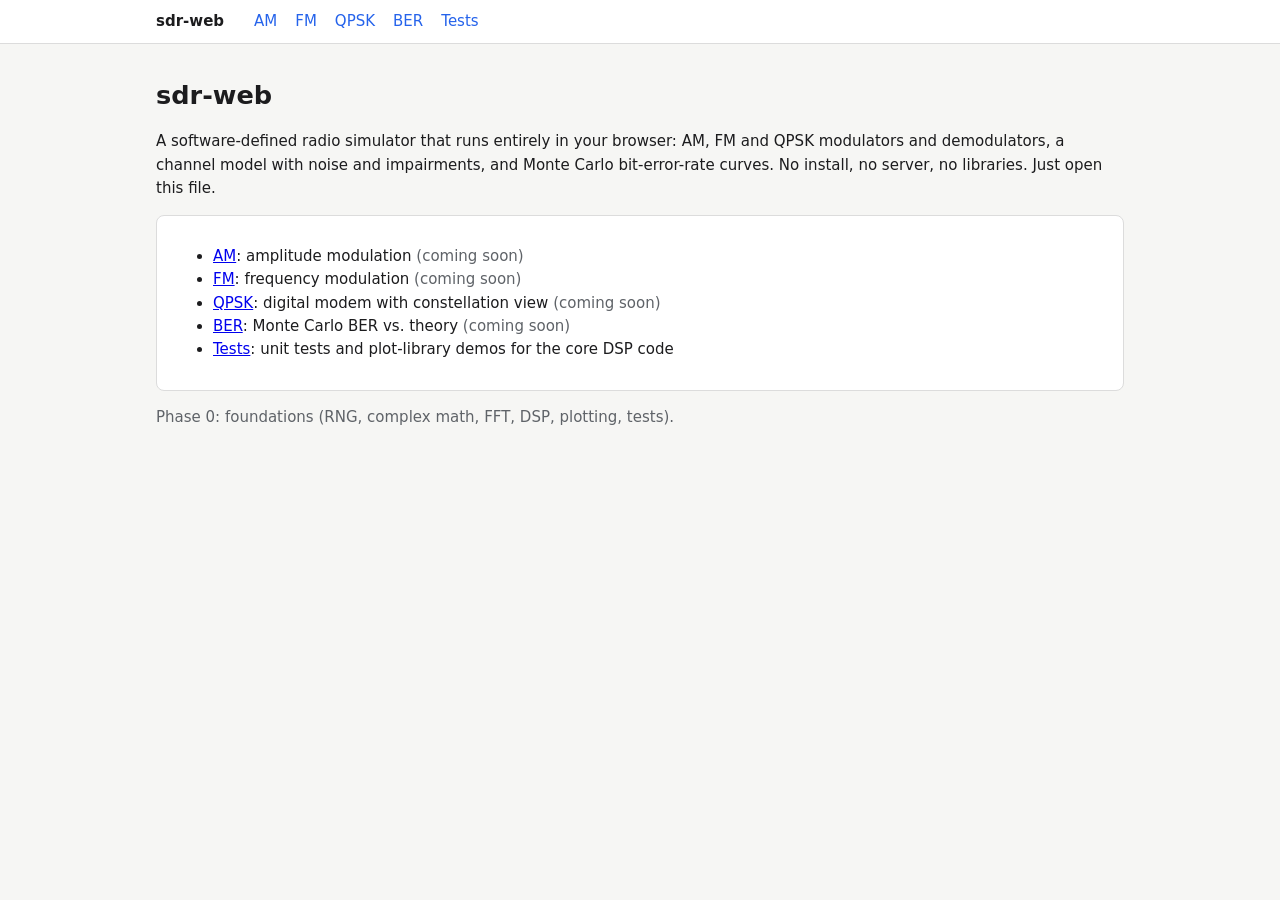
==== index.html @ fa2f0381 "Phase 0 foundations and Phase 1 interactive AM page - Core DSP: seeded RNG (xoshiro128**), complex m" ====
<!doctype html>
<html lang="en">
<head>
<meta charset="utf-8">
<meta name="viewport" content="width=device-width, initial-scale=1">
<title>sdr-web</title>
<link rel="stylesheet" href="css/style.css">
</head>
<body>
<header><nav><a class="brand" href="index.html">sdr-web</a><a href="am.html">AM</a><a href="fm.html">FM</a><a href="qpsk.html">QPSK</a><a href="ber.html">BER</a><a href="tests.html">Tests</a></nav></header>
<main>
<h1>sdr-web</h1>
<p>A software-defined radio simulator that runs entirely in your browser: AM, FM and QPSK
modulators and demodulators, a channel model with noise and impairments, and Monte Carlo
bit-error-rate curves. No install, no server, no libraries. Just open this file.</p>
<div class="card">
<ul>
<li><a href="am.html">AM</a>: amplitude modulation <span class="muted">(coming soon)</span></li>
<li><a href="fm.html">FM</a>: frequency modulation <span class="muted">(coming soon)</span></li>
<li><a href="qpsk.html">QPSK</a>: digital modem with constellation view <span class="muted">(coming soon)</span></li>
<li><a href="ber.html">BER</a>: Monte Carlo BER vs. theory <span class="muted">(coming soon)</span></li>
<li><a href="tests.html">Tests</a>: unit tests and plot-library demos for the core DSP code</li>
</ul>
</div>
<p class="muted">Phase 0: foundations (RNG, complex math, FFT, DSP, plotting, tests).</p>
</main>
</body>
</html>
---- css/style.css ----
:root {
  --bg: #f6f6f4;
  --fg: #1c1c1e;
  --muted: #5f6368;
  --card: #ffffff;
  --border: #dcdcdc;
  --accent: #2563eb;
  --pass-bg: #e6f4ea;
  --pass-fg: #137333;
  --fail-bg: #fce8e6;
  --fail-fg: #a50e0e;
  --plot-bg: #ffffff;
  --plot-fg: #2a2a2a;
  --plot-axis: #8a8a8a;
  --plot-grid: #e2e2e2;
  --plot-grid-minor: #f1f1f1;
  --mono: ui-monospace, "Cascadia Mono", Consolas, "SF Mono", monospace;
  --sans: system-ui, -apple-system, "Segoe UI", Roboto, sans-serif;
}

@media (prefers-color-scheme: dark) {
  :root {
    --bg: #121316;
    --fg: #e6e6e6;
    --muted: #9aa0a6;
    --card: #1b1d21;
    --border: #30333a;
    --accent: #7aa7ff;
    --pass-bg: #14301f;
    --pass-fg: #81c995;
    --fail-bg: #3a1714;
    --fail-fg: #f28b82;
    --plot-bg: #1b1d21;
    --plot-fg: #d8d8d8;
    --plot-axis: #6b6f78;
    --plot-grid: #2f323a;
    --plot-grid-minor: #24262c;
  }
}

* { box-sizing: border-box; }

body {
  margin: 0;
  background: var(--bg);
  color: var(--fg);
  font: 15px/1.55 var(--sans);
}

header {
  border-bottom: 1px solid var(--border);
  background: var(--card);
}

nav {
  max-width: 1000px;
  margin: 0 auto;
  padding: 10px 16px;
  display: flex;
  flex-wrap: wrap;
  gap: 4px 18px;
  align-items: baseline;
}

nav .brand { font-weight: 700; margin-right: 12px; color: var(--fg); }
nav a { color: var(--accent); text-decoration: none; }
nav a:hover { text-decoration: underline; }

main {
  max-width: 1000px;
  margin: 0 auto;
  padding: 16px;
}

h1 { font-size: 1.6rem; margin: 0.6em 0 0.3em; }
h2 { font-size: 1.2rem; margin: 1.6em 0 0.5em; }

.muted { color: var(--muted); }
code, .num, td.num { font-family: var(--mono); font-size: 0.92em; }

.card {
  background: var(--card);
  border: 1px solid var(--border);
  border-radius: 8px;
  padding: 14px 16px;
  margin: 12px 0;
}

.plot canvas { display: block; width: 100%; height: 300px; }

/* Test runner */
#summary {
  font-weight: 700;
  font-family: var(--mono);
  padding: 10px 14px;
  border-radius: 6px;
}
#summary.pass { background: var(--pass-bg); color: var(--pass-fg); }
#summary.fail { background: var(--fail-bg); color: var(--fail-fg); }

table.results { width: 100%; border-collapse: collapse; margin-top: 10px; }
table.results th, table.results td {
  text-align: left;
  padding: 5px 8px;
  border-bottom: 1px solid var(--border);
  vertical-align: top;
}
table.results tr.pass td { background: var(--pass-bg); color: var(--pass-fg); }
table.results tr.fail td { background: var(--fail-bg); color: var(--fail-fg); }
table.results td.detail { font-family: var(--mono); font-size: 0.85em; word-break: break-word; }

/* ---------- Phase 1: interactive plots, controls, simulator layout ---------- */
:root {
  --plot-band: rgba(59, 130, 246, 0.10);
  --warn-bg: #fff4e5;
  --warn-fg: #8a4b00;
  --input-bg: #ffffff;
}
@media (prefers-color-scheme: dark) {
  :root {
    --plot-band: rgba(122, 167, 255, 0.12);
    --warn-bg: #3a2a10;
    --warn-fg: #ffc46b;
    --input-bg: #15171a;
  }
}

main.wide { max-width: 1400px; }

.sim-layout {
  display: grid;
  grid-template-columns: minmax(260px, 320px) minmax(0, 1fr);
  gap: 16px;
  align-items: start;
}
@media (max-width: 860px) {
  .sim-layout { grid-template-columns: minmax(0, 1fr); }
}

.panel {
  background: var(--card);
  border: 1px solid var(--border);
  border-radius: 8px;
  padding: 10px 12px;
  position: sticky;
  top: 8px;
  max-height: calc(100vh - 16px);
  overflow-y: auto;
}
@media (max-width: 860px) {
  .panel { position: static; max-height: none; }
}

.plots .card { margin: 0 0 12px; }
.hint { font-size: 0.85em; margin: 0 0 10px; }

/* Plot widget */
.sdr-plot { position: relative; }
.sdr-plot canvas.sdr-plot-canvas { display: block; touch-action: none; cursor: crosshair; }
.sdr-plot canvas.sdr-plot-overlay { position: absolute; left: 0; top: 0; pointer-events: none; }
.sdr-plot-tip {
  position: absolute;
  pointer-events: none;
  background: var(--card);
  color: var(--fg);
  border: 1px solid var(--border);
  border-radius: 4px;
  padding: 4px 7px;
  font: 11px/1.45 var(--mono);
  white-space: nowrap;
  box-shadow: 0 2px 8px rgba(0, 0, 0, 0.18);
  z-index: 2;
}
.sdr-plot-tip .sw { display: inline-block; width: 8px; height: 8px; border-radius: 50%; margin-right: 6px; }
.sdr-plot-tb {
  position: absolute;
  top: 4px;
  right: 4px;
  display: flex;
  gap: 3px;
  opacity: 0.35;
  transition: opacity 0.15s;
  z-index: 3;
}
.sdr-plot:hover .sdr-plot-tb, .sdr-plot-tb:focus-within { opacity: 1; }
.sdr-plot-tb button {
  font: 11px var(--mono);
  padding: 2px 6px;
  background: var(--card);
  color: var(--fg);
  border: 1px solid var(--border);
  border-radius: 4px;
  cursor: pointer;
}
.sdr-plot-tb button:hover { border-color: var(--accent); }

/* Controls */
.ctl-group { border: none; border-top: 1px solid var(--border); margin: 8px 0 0; padding: 6px 0 2px; }
.ctl-group legend { font-weight: 700; font-size: 0.8rem; text-transform: uppercase; letter-spacing: 0.05em; color: var(--muted); padding: 0 6px 0 0; }
.ctl { margin: 6px 0 10px; }
.ctl > label, .ctl-number > label { display: block; font-size: 0.88em; margin-bottom: 2px; }
.ctl.disabled { opacity: 0.45; }
.ctl-row { display: flex; align-items: center; gap: 6px; }
.ctl-row input[type="range"] { flex: 1; min-width: 0; accent-color: var(--accent); }
input.num, .ctl select, .ctl-number input {
  font: 13px var(--mono);
  background: var(--input-bg);
  color: var(--fg);
  border: 1px solid var(--border);
  border-radius: 4px;
  padding: 3px 5px;
}
.ctl-row input.num { width: 5.6em; }
.ctl select { width: 100%; font-family: var(--sans); }
.ctl .unit { font: 12px var(--mono); color: var(--muted); min-width: 1.6em; }
.ctl-number { display: flex; align-items: center; gap: 6px; flex-wrap: wrap; }
.ctl-number > label { margin: 0 4px 0 0; }
.ctl-number input { width: 7em; }
.ctl-file input { max-width: 100%; font-size: 0.85em; }

.ctl-toggle { display: flex; align-items: center; gap: 8px; cursor: pointer; }
.ctl-toggle input { position: absolute; opacity: 0; width: 1px; height: 1px; }
.ctl-toggle .switch {
  width: 34px; height: 18px; border-radius: 9px; background: var(--border); position: relative; flex: none; transition: background 0.15s;
}
.ctl-toggle .switch::after {
  content: ""; position: absolute; left: 2px; top: 2px; width: 14px; height: 14px; border-radius: 50%; background: #fff; transition: transform 0.15s;
}
.ctl-toggle input:checked + .switch { background: var(--accent); }
.ctl-toggle input:checked + .switch::after { transform: translateX(16px); }
.ctl-toggle input:focus-visible + .switch, .btn:focus-visible, .ctl input:focus-visible, .ctl select:focus-visible {
  outline: 2px solid var(--accent); outline-offset: 2px;
}

.btn {
  font: 13px var(--sans);
  padding: 5px 10px;
  background: var(--input-bg);
  color: var(--fg);
  border: 1px solid var(--border);
  border-radius: 5px;
  cursor: pointer;
}
.btn:hover:not(:disabled) { border-color: var(--accent); }
.btn:disabled { opacity: 0.5; cursor: default; }
.btn.primary { background: var(--accent); color: #fff; border-color: var(--accent); }
@media (prefers-color-scheme: dark) { .btn.primary { color: #0b1020; } }
.btn-row { display: flex; flex-wrap: wrap; gap: 6px; align-items: center; margin: 6px 0; }
.btn-row progress { flex: 1; min-width: 120px; }

.status {
  font: 12px var(--mono);
  padding: 5px 8px;
  border-radius: 4px;
  background: var(--bg);
  color: var(--muted);
  min-height: 1.6em;
}
.status.ok { color: var(--pass-fg); }
.status.err { background: var(--fail-bg); color: var(--fail-fg); }

.warn { background: var(--warn-bg); color: var(--warn-fg); padding: 6px 8px; border-radius: 4px; font-size: 0.88em; margin: 4px 0; }
.warn[hidden] { display: none; }

.readouts dl { display: grid; grid-template-columns: repeat(auto-fit, minmax(170px, 1fr)); gap: 8px 16px; margin: 0; }
.readouts dt { font-size: 0.8em; color: var(--muted); }
.readouts dd { margin: 0; font-size: 1.15em; }
.readouts .explain { margin: 10px 0 0; min-height: 1.5em; }
.explainer summary { cursor: pointer; font-weight: 600; }
.explainer p { max-width: 75ch; }
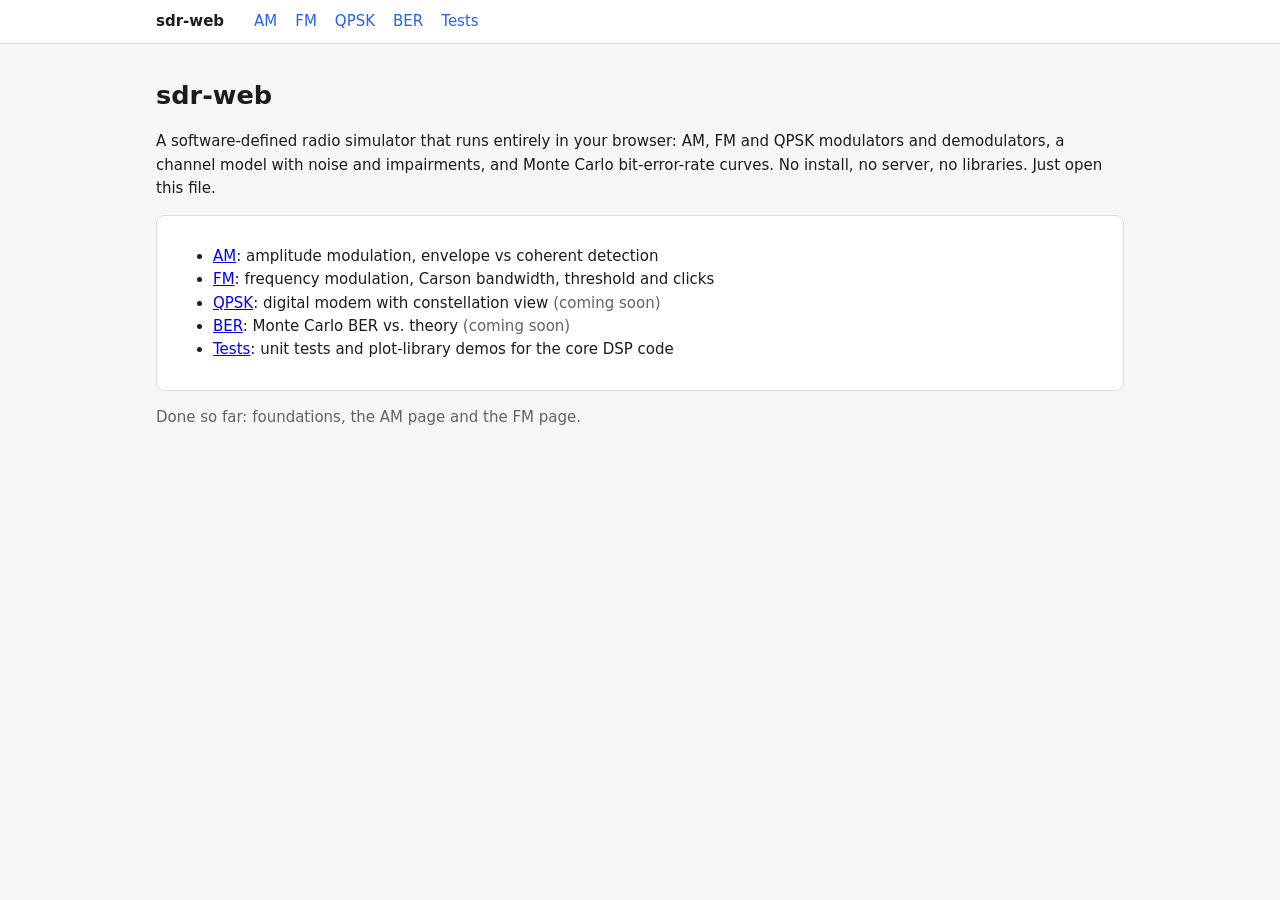
==== commit 35a3aaa2: "Phase 2: FM page, shared page scaffold, sweep and touch fixes - FM: modulate, IF filter, discriminat" ====
--- a/index.html
+++ b/index.html
@@ -15,14 +15,14 @@
 bit-error-rate curves. No install, no server, no libraries. Just open this file.</p>
 <div class="card">
 <ul>
-<li><a href="am.html">AM</a>: amplitude modulation <span class="muted">(coming soon)</span></li>
-<li><a href="fm.html">FM</a>: frequency modulation <span class="muted">(coming soon)</span></li>
+<li><a href="am.html">AM</a>: amplitude modulation, envelope vs coherent detection</li>
+<li><a href="fm.html">FM</a>: frequency modulation, Carson bandwidth, threshold and clicks</li>
 <li><a href="qpsk.html">QPSK</a>: digital modem with constellation view <span class="muted">(coming soon)</span></li>
 <li><a href="ber.html">BER</a>: Monte Carlo BER vs. theory <span class="muted">(coming soon)</span></li>
 <li><a href="tests.html">Tests</a>: unit tests and plot-library demos for the core DSP code</li>
 </ul>
 </div>
-<p class="muted">Phase 0: foundations (RNG, complex math, FFT, DSP, plotting, tests).</p>
+<p class="muted">Done so far: foundations, the AM page and the FM page.</p>
 </main>
 </body>
 </html>
--- a/css/style.css
+++ b/css/style.css
@@ -156,7 +156,8 @@
 
 /* Plot widget */
 .sdr-plot { position: relative; }
-.sdr-plot canvas.sdr-plot-canvas { display: block; touch-action: none; cursor: crosshair; }
+.sdr-plot canvas.sdr-plot-canvas { display: block; touch-action: pan-y; cursor: crosshair; }
+.sdr-plot canvas.sdr-plot-canvas.touch-locked { touch-action: none; }
 .sdr-plot canvas.sdr-plot-overlay { position: absolute; left: 0; top: 0; pointer-events: none; }
 .sdr-plot-tip {
   position: absolute;
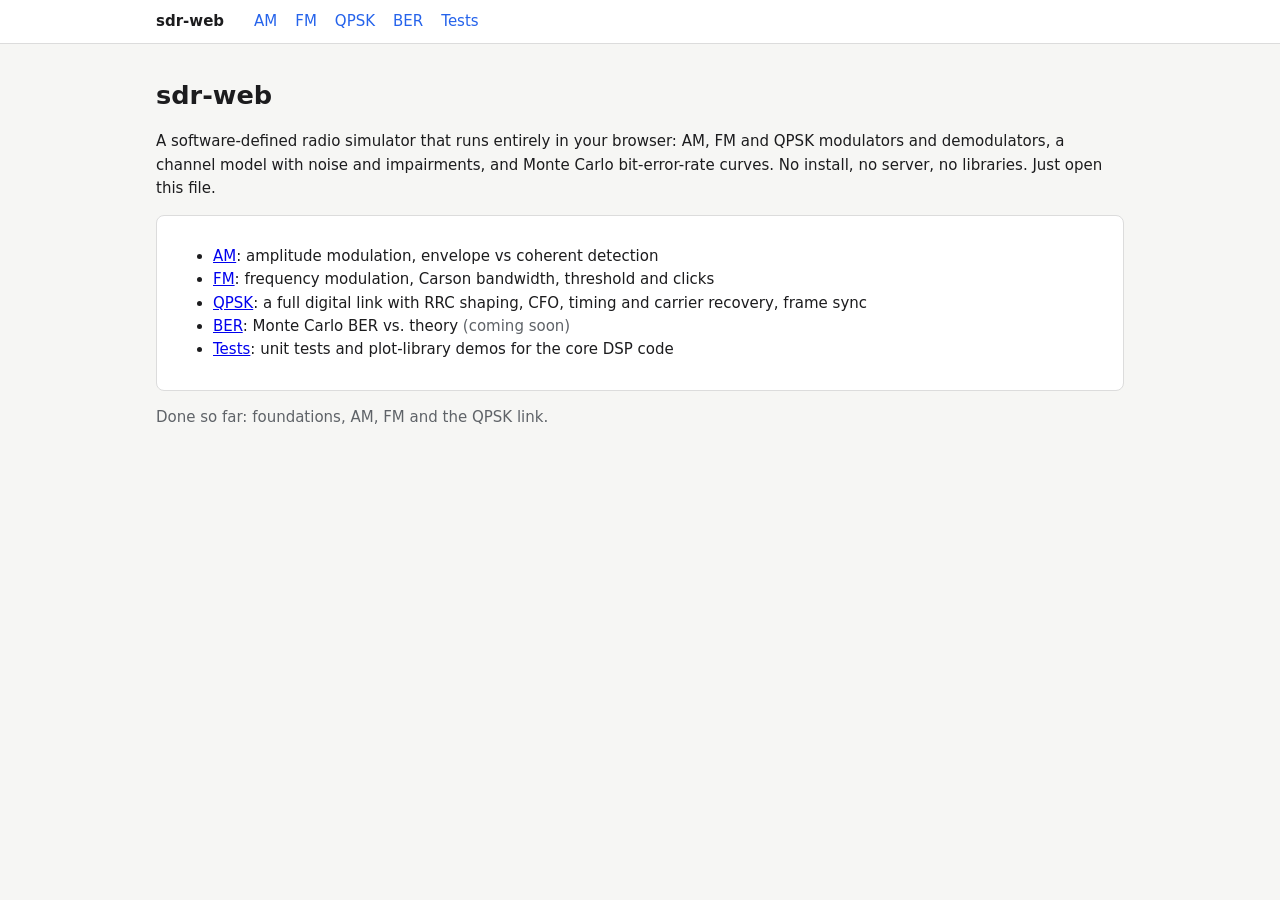
==== commit f513fb6e: "Phase 3: QPSK link page with full receiver sync chain - Mapping (Gray QPSK, hard/LLR demap, differen" ====
--- a/index.html
+++ b/index.html
@@ -17,12 +17,12 @@
 <ul>
 <li><a href="am.html">AM</a>: amplitude modulation, envelope vs coherent detection</li>
 <li><a href="fm.html">FM</a>: frequency modulation, Carson bandwidth, threshold and clicks</li>
-<li><a href="qpsk.html">QPSK</a>: digital modem with constellation view <span class="muted">(coming soon)</span></li>
+<li><a href="qpsk.html">QPSK</a>: a full digital link with RRC shaping, CFO, timing and carrier recovery, frame sync</li>
 <li><a href="ber.html">BER</a>: Monte Carlo BER vs. theory <span class="muted">(coming soon)</span></li>
 <li><a href="tests.html">Tests</a>: unit tests and plot-library demos for the core DSP code</li>
 </ul>
 </div>
-<p class="muted">Done so far: foundations, the AM page and the FM page.</p>
+<p class="muted">Done so far: foundations, AM, FM and the QPSK link.</p>
 </main>
 </body>
 </html>
--- a/css/style.css
+++ b/css/style.css
@@ -39,6 +39,7 @@
 }
 
 * { box-sizing: border-box; }
+[hidden] { display: none !important; } /* component display rules must not override the hidden attribute */
 
 body {
   margin: 0;
@@ -269,3 +270,18 @@
 .readouts .explain { margin: 10px 0 0; min-height: 1.5em; }
 .explainer summary { cursor: pointer; font-weight: 600; }
 .explainer p { max-width: 75ch; }
+
+/* ---------- Phase 3: plot grids, QPSK page ---------- */
+.plot-grid { display: grid; grid-template-columns: repeat(var(--cols, 3), minmax(0, 1fr)); gap: 8px; }
+@media (max-width: 1100px) { .plot-grid { grid-template-columns: repeat(2, minmax(0, 1fr)); } }
+@media (max-width: 560px) { .plot-grid { grid-template-columns: minmax(0, 1fr); } }
+.grid-title { font-size: 0.95rem; margin: 2px 0 8px; }
+.text-io { font: 15px/1.5 var(--mono); white-space: pre-wrap; word-break: break-word; margin: 4px 0; }
+.text-io .bad { background: var(--fail-bg); color: var(--fail-fg); border-radius: 2px; }
+.text-io-label { font-size: 0.8em; color: var(--muted); }
+.ber-result { font: 13px/1.5 var(--mono); margin: 6px 0 0; }
+.ctl-textarea textarea {
+  width: 100%; min-height: 3.2em; font: 13px var(--mono); background: var(--input-bg); color: var(--fg);
+  border: 1px solid var(--border); border-radius: 4px; padding: 4px 6px; resize: vertical;
+}
+
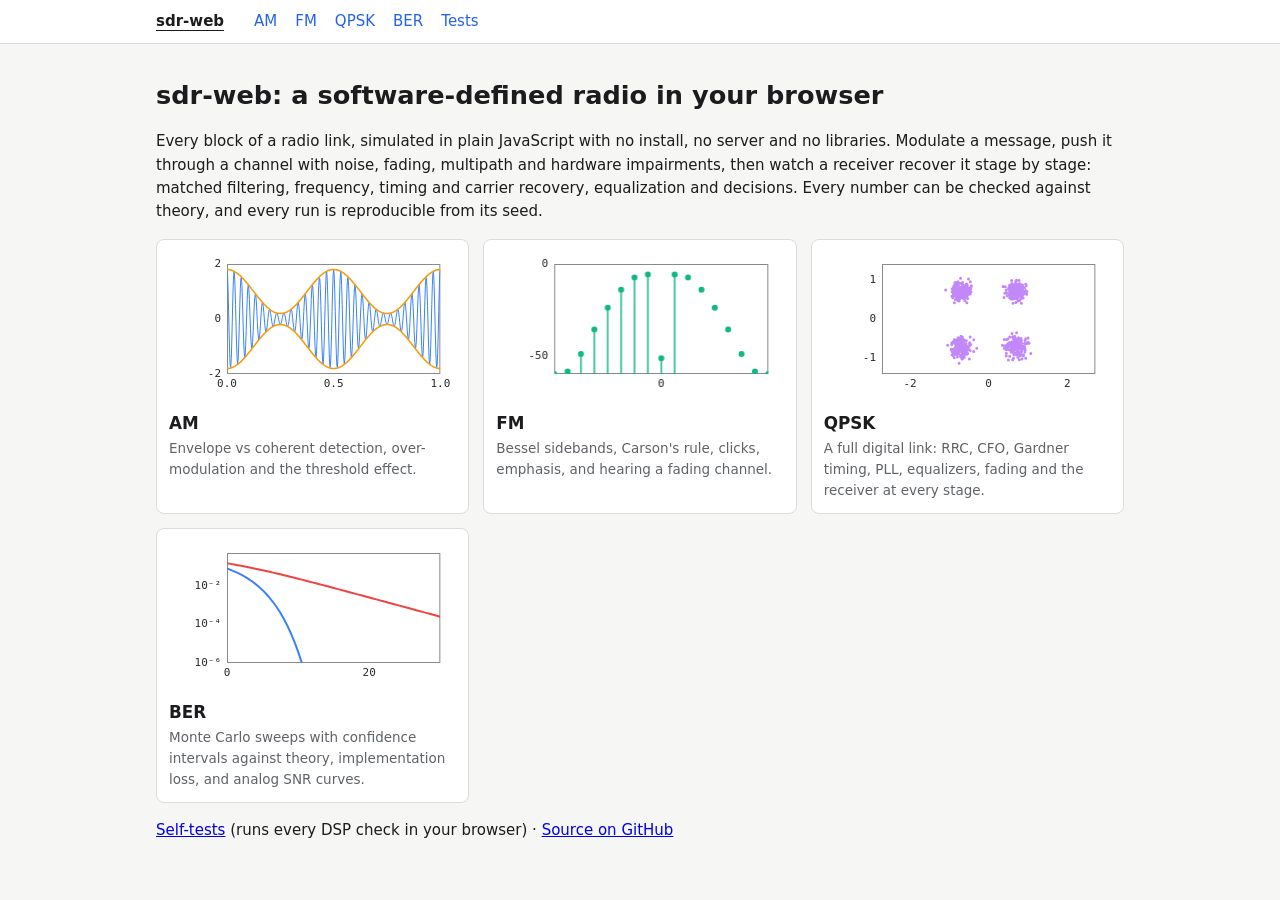
==== commit 39ffe67f: "Phase 5: BER page, sweep engine, workers, landing page - SDR.ber: setPath/getPath with parameter ali" ====
--- a/index.html
+++ b/index.html
@@ -7,22 +7,29 @@
 <link rel="stylesheet" href="css/style.css">
 </head>
 <body>
-<header><nav><a class="brand" href="index.html">sdr-web</a><a href="am.html">AM</a><a href="fm.html">FM</a><a href="qpsk.html">QPSK</a><a href="ber.html">BER</a><a href="tests.html">Tests</a></nav></header>
+<header><nav><a class="brand" href="index.html" aria-current="page">sdr-web</a><a href="am.html">AM</a><a href="fm.html">FM</a><a href="qpsk.html">QPSK</a><a href="ber.html">BER</a><a href="tests.html">Tests</a></nav></header>
 <main>
-<h1>sdr-web</h1>
-<p>A software-defined radio simulator that runs entirely in your browser: AM, FM and QPSK
-modulators and demodulators, a channel model with noise and impairments, and Monte Carlo
-bit-error-rate curves. No install, no server, no libraries. Just open this file.</p>
-<div class="card">
-<ul>
-<li><a href="am.html">AM</a>: amplitude modulation, envelope vs coherent detection</li>
-<li><a href="fm.html">FM</a>: frequency modulation, Carson bandwidth, threshold and clicks</li>
-<li><a href="qpsk.html">QPSK</a>: a full digital link with RRC shaping, CFO, timing and carrier recovery, frame sync</li>
-<li><a href="ber.html">BER</a>: Monte Carlo BER vs. theory <span class="muted">(coming soon)</span></li>
-<li><a href="tests.html">Tests</a>: unit tests and plot-library demos for the core DSP code</li>
-</ul>
+<h1>sdr-web: a software-defined radio in your browser</h1>
+<p>Every block of a radio link, simulated in plain JavaScript with no install, no server and no libraries.
+Modulate a message, push it through a channel with noise, fading, multipath and hardware impairments, then watch a
+receiver recover it stage by stage: matched filtering, frequency, timing and carrier recovery, equalization and
+decisions. Every number can be checked against theory, and every run is reproducible from its seed.</p>
+<div class="landing-grid">
+  <a class="landing-card" href="am.html"><canvas id="th-am" aria-hidden="true"></canvas><h2>AM</h2><p>Envelope vs coherent detection, over-modulation and the threshold effect.</p></a>
+  <a class="landing-card" href="fm.html"><canvas id="th-fm" aria-hidden="true"></canvas><h2>FM</h2><p>Bessel sidebands, Carson's rule, clicks, emphasis, and hearing a fading channel.</p></a>
+  <a class="landing-card" href="qpsk.html"><canvas id="th-qpsk" aria-hidden="true"></canvas><h2>QPSK</h2><p>A full digital link: RRC, CFO, Gardner timing, PLL, equalizers, fading and the receiver at every stage.</p></a>
+  <a class="landing-card" href="ber.html"><canvas id="th-ber" aria-hidden="true"></canvas><h2>BER</h2><p>Monte Carlo sweeps with confidence intervals against theory, implementation loss, and analog SNR curves.</p></a>
 </div>
-<p class="muted">Done so far: foundations, AM, FM and the QPSK link.</p>
+<p><a href="tests.html">Self-tests</a> (runs every DSP check in your browser) ·
+  <a href="https://github.com/Hopexist/sdr-web">Source on GitHub</a></p>
 </main>
+<script src="js/core/rng.js"></script>
+<script src="js/core/complex.js"></script>
+<script src="js/core/mathx.js"></script>
+<script src="js/core/fft.js"></script>
+<script src="js/core/dsp.js"></script>
+<script src="js/core/plot.js"></script>
+<script src="js/theory.js"></script>
+<script src="js/ui/index-page.js"></script>
 </body>
 </html>
--- a/css/style.css
+++ b/css/style.css
@@ -285,3 +285,50 @@
   border: 1px solid var(--border); border-radius: 4px; padding: 4px 6px; resize: vertical;
 }
 
+/* ---------- Phase 4: collapsible channel sections ---------- */
+.ctl-section { border-top: 1px solid var(--border); margin-top: 8px; padding-top: 4px; }
+.ctl-section-head { display: flex; align-items: center; gap: 8px; }
+.ctl-section-title {
+  flex: 1; text-align: left; background: none; border: none; padding: 4px 0; cursor: pointer; color: var(--muted);
+  font: 700 0.8rem var(--sans); text-transform: uppercase; letter-spacing: 0.05em;
+}
+.ctl-section-title::before { content: '▸ '; }
+.ctl-section.open .ctl-section-title::before { content: '▾ '; }
+.ctl-section-title:focus-visible { outline: 2px solid var(--accent); outline-offset: 2px; }
+.ctl-section-switch { margin: 0; }
+.ctl-section-switch .ctl-toggle-label { font-size: 0.8em; color: var(--muted); }
+.ctl-section-body.off { opacity: 0.45; }
+
+/* ---------- Phase 5: BER page, tabs, tables, landing ---------- */
+nav a[aria-current="page"] { font-weight: 700; color: var(--fg); text-decoration: underline; text-underline-offset: 4px; }
+.tabs { display: flex; gap: 4px; margin: 0 0 12px; border-bottom: 1px solid var(--border); }
+.tab { font: 600 14px var(--sans); background: none; border: 1px solid transparent; border-bottom: none; border-radius: 6px 6px 0 0; padding: 6px 14px; color: var(--muted); cursor: pointer; }
+.tab[aria-selected="true"] { background: var(--card); border-color: var(--border); color: var(--fg); margin-bottom: -1px; }
+.tab:focus-visible, .icon-btn:focus-visible, .curve-name:focus-visible, .sort:focus-visible { outline: 2px solid var(--accent); outline-offset: 2px; }
+.preset-note { font-size: 0.85em; margin: 4px 0; }
+.eta { font-size: 0.8em; color: var(--muted); margin: 4px 0; min-height: 1.2em; }
+.mode-tag { font-size: 0.8em; }
+.curve-list { list-style: none; margin: 0 0 8px; padding: 0; }
+.curve-row { display: flex; flex-wrap: wrap; align-items: center; gap: 3px; padding: 3px 2px; border-radius: 4px; }
+.curve-row.selected { background: var(--bg); outline: 1px solid var(--accent); }
+.curve-row input[type="color"] { width: 20px; height: 20px; padding: 0; border: none; background: none; flex: none; }
+.curve-name { flex: 1 1 7em; min-width: 0; text-align: left; background: none; border: none; color: var(--fg); font: 13px var(--sans); cursor: pointer; overflow: hidden; text-overflow: ellipsis; white-space: nowrap; padding: 2px; }
+.curve-row progress { width: 36px; flex: none; }
+.icon-btn { background: none; border: 1px solid var(--border); border-radius: 4px; color: var(--muted); font-size: 10px; width: 20px; height: 20px; padding: 0; cursor: pointer; flex: none; }
+.icon-btn:hover { border-color: var(--accent); color: var(--fg); }
+.link-setup { border-top: 1px solid var(--border); margin-top: 8px; padding-top: 6px; }
+table.data { width: 100%; border-collapse: collapse; font-size: 0.85em; }
+table.data th, table.data td { padding: 4px 6px; border-bottom: 1px solid var(--border); text-align: left; }
+table.data .sort { background: none; border: none; font: 600 1em var(--sans); color: var(--fg); cursor: pointer; padding: 0; }
+.plots .card { overflow-x: auto; }
+.lib-list { list-style: none; padding: 0; margin: 6px 0 0; }
+.lib-list li { display: flex; flex-wrap: wrap; align-items: center; gap: 6px; padding: 3px 0; border-bottom: 1px solid var(--border); font-size: 0.85em; }
+.lib-list li span { flex: 1; min-width: 12em; }
+
+.landing-grid { display: grid; grid-template-columns: repeat(auto-fill, minmax(260px, 1fr)); gap: 14px; margin: 16px 0; }
+.landing-card { display: flex; flex-direction: column; text-decoration: none; color: var(--fg); background: var(--card); border: 1px solid var(--border); border-radius: 8px; padding: 12px; }
+.landing-card:hover, .landing-card:focus-visible { border-color: var(--accent); outline: none; }
+.landing-card h2 { font-size: 1.05rem; margin: 8px 0 2px; }
+.landing-card p { margin: 0; color: var(--muted); font-size: 0.9em; }
+.landing-card canvas { display: block; width: 100%; height: 150px; pointer-events: none; }
+.landing-card .sdr-plot-tb { display: none; }
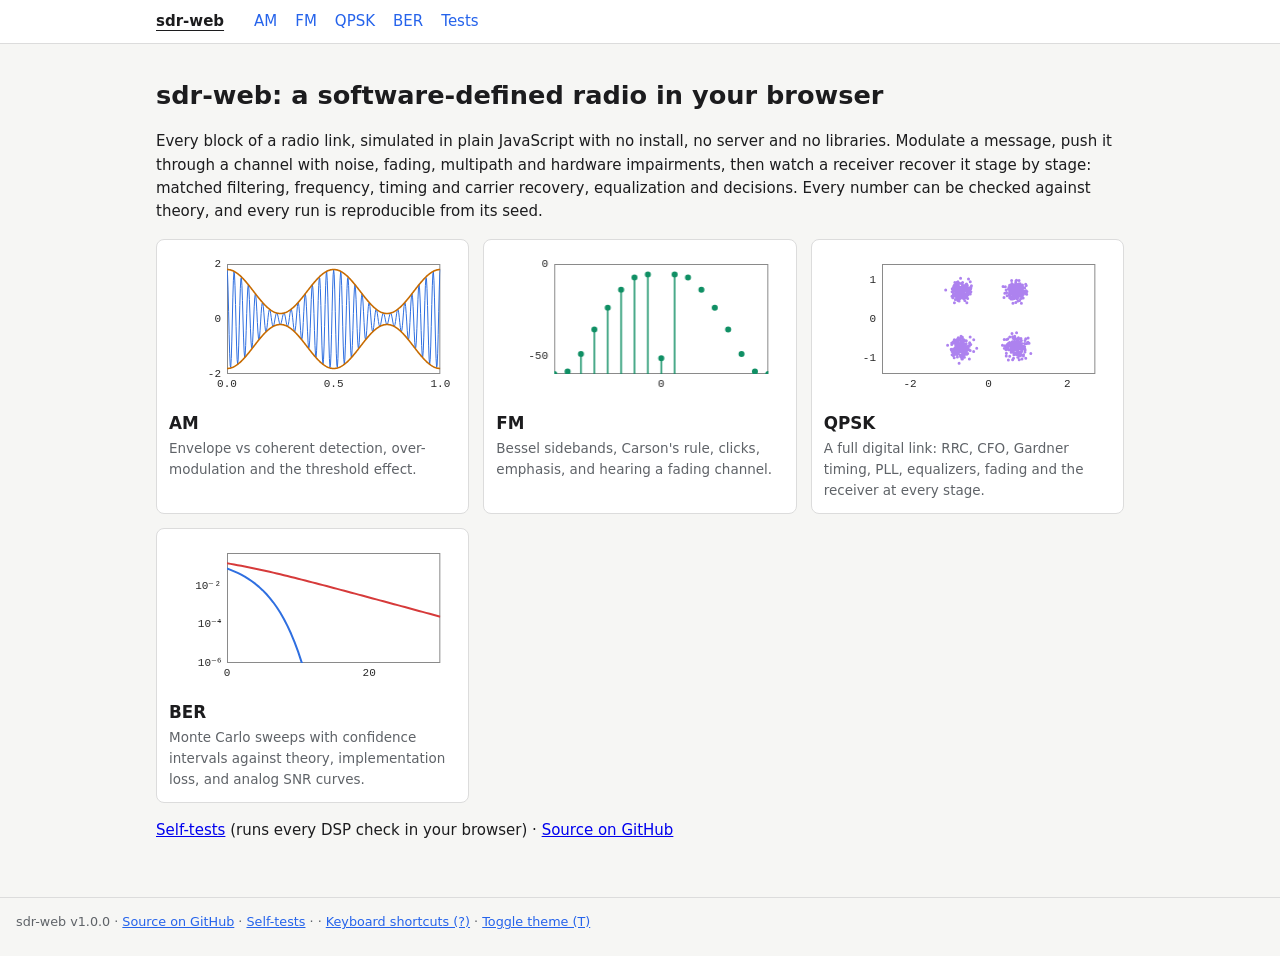
==== commit 8b7faaf0: "Phase 6: polish, accessibility, docs, CI and Pages readiness - Error banner, shortcuts + help overla" ====
--- a/index.html
+++ b/index.html
@@ -5,6 +5,7 @@
 <meta name="viewport" content="width=device-width, initial-scale=1">
 <title>sdr-web</title>
 <link rel="stylesheet" href="css/style.css">
+<link rel="icon" href="data:image/svg+xml,%3Csvg xmlns='http://www.w3.org/2000/svg' viewBox='0 0 32 32'%3E%3Crect width='32' height='32' rx='7' fill='%232f6fe0'/%3E%3Cpath d='M16 15v12M9.5 8a9 9 0 0 0 0 13M22.5 8a9 9 0 0 1 0 13M12.5 11a4.5 4.5 0 0 0 0 7M19.5 11a4.5 4.5 0 0 1 0 7' stroke='white' stroke-width='2.2' fill='none' stroke-linecap='round'/%3E%3Ccircle cx='16' cy='14.5' r='2.2' fill='white'/%3E%3C/svg%3E">
 </head>
 <body>
 <header><nav><a class="brand" href="index.html" aria-current="page">sdr-web</a><a href="am.html">AM</a><a href="fm.html">FM</a><a href="qpsk.html">QPSK</a><a href="ber.html">BER</a><a href="tests.html">Tests</a></nav></header>
@@ -23,6 +24,7 @@
 <p><a href="tests.html">Self-tests</a> (runs every DSP check in your browser) ·
   <a href="https://github.com/Hopexist/sdr-web">Source on GitHub</a></p>
 </main>
+<script src="js/ui/shell.js"></script>
 <script src="js/core/rng.js"></script>
 <script src="js/core/complex.js"></script>
 <script src="js/core/mathx.js"></script>
--- a/css/style.css
+++ b/css/style.css
@@ -19,7 +19,7 @@
 }
 
 @media (prefers-color-scheme: dark) {
-  :root {
+  :root:not([data-theme="light"]) {
     --bg: #121316;
     --fg: #e6e6e6;
     --muted: #9aa0a6;
@@ -118,7 +118,7 @@
   --input-bg: #ffffff;
 }
 @media (prefers-color-scheme: dark) {
-  :root {
+  :root:not([data-theme="light"]) {
     --plot-band: rgba(122, 167, 255, 0.12);
     --warn-bg: #3a2a10;
     --warn-fg: #ffc46b;
@@ -246,7 +246,7 @@
 .btn:hover:not(:disabled) { border-color: var(--accent); }
 .btn:disabled { opacity: 0.5; cursor: default; }
 .btn.primary { background: var(--accent); color: #fff; border-color: var(--accent); }
-@media (prefers-color-scheme: dark) { .btn.primary { color: #0b1020; } }
+@media (prefers-color-scheme: dark) { :root:not([data-theme="light"]) .btn.primary { color: #0b1020; } }
 .btn-row { display: flex; flex-wrap: wrap; gap: 6px; align-items: center; margin: 6px 0; }
 .btn-row progress { flex: 1; min-width: 120px; }
 
@@ -332,3 +332,70 @@
 .landing-card p { margin: 0; color: var(--muted); font-size: 0.9em; }
 .landing-card canvas { display: block; width: 100%; height: 150px; pointer-events: none; }
 .landing-card .sdr-plot-tb { display: none; }
+
+/* ---------- Phase 6: explicit theme, shell UI, accessibility ---------- */
+/* An explicit choice (T key / footer) overrides the system preference. */
+:root[data-theme="dark"] {
+    --bg: #121316;
+    --fg: #e6e6e6;
+    --muted: #9aa0a6;
+    --card: #1b1d21;
+    --border: #30333a;
+    --accent: #7aa7ff;
+    --pass-bg: #14301f;
+    --pass-fg: #81c995;
+    --fail-bg: #3a1714;
+    --fail-fg: #f28b82;
+    --plot-bg: #1b1d21;
+    --plot-fg: #d8d8d8;
+    --plot-axis: #6b6f78;
+    --plot-grid: #2f323a;
+    --plot-grid-minor: #24262c;
+  
+    --plot-band: rgba(122, 167, 255, 0.12);
+    --warn-bg: #3a2a10;
+    --warn-fg: #ffc46b;
+    --input-bg: #15171a;
+  }
+:root[data-theme="dark"] .btn.primary { color: #0b1020; }
+:root[data-theme="light"] { color-scheme: light; }
+:root[data-theme="dark"] { color-scheme: dark; }
+
+a:focus-visible, button:focus-visible, input:focus-visible, select:focus-visible, textarea:focus-visible, summary:focus-visible,
+[tabindex]:focus-visible { outline: 2px solid var(--accent); outline-offset: 2px; }
+
+.error-banner {
+  position: sticky; top: 0; z-index: 50; display: flex; flex-wrap: wrap; align-items: center; gap: 6px;
+  padding: 8px 14px; background: var(--fail-bg); color: var(--fail-fg); border-bottom: 1px solid var(--fail-fg); font-size: 0.9em;
+}
+.error-banner a { color: inherit; font-weight: 600; }
+.error-banner .icon-btn { margin-left: auto; color: inherit; border-color: currentColor; }
+
+.overlay { position: fixed; inset: 0; z-index: 60; background: rgba(0, 0, 0, 0.45); display: flex; align-items: center; justify-content: center; padding: 16px; }
+.overlay-box { background: var(--card); color: var(--fg); border: 1px solid var(--border); border-radius: 10px; padding: 18px 22px; max-width: 460px; width: 100%; }
+.overlay-box h2 { margin-top: 0; }
+kbd { font: 12px var(--mono); border: 1px solid var(--border); border-bottom-width: 2px; border-radius: 4px; padding: 1px 6px; background: var(--bg); }
+
+.tour-box {
+  position: absolute; z-index: 55; max-width: 320px; background: var(--card); color: var(--fg); border: 2px solid var(--accent);
+  border-radius: 8px; padding: 10px 14px; box-shadow: 0 6px 24px rgba(0, 0, 0, 0.25); font-size: 0.92em;
+}
+.tour-box p { margin: 4px 0 8px; }
+.tour-step { font-size: 0.8em; color: var(--muted); }
+.tour-target { outline: 3px solid var(--accent) !important; outline-offset: 3px; border-radius: 6px; }
+
+.site-footer { max-width: 1400px; margin: 24px auto 0; padding: 14px 16px 24px; border-top: 1px solid var(--border); color: var(--muted); font-size: 0.85em; }
+.site-footer a { color: var(--accent); }
+.link-btn { background: none; border: none; padding: 0; color: var(--accent); font: inherit; cursor: pointer; text-decoration: underline; }
+
+/* "Computing…" overlay on plot cards while a full recompute runs */
+.plots.busy .card.plot { position: relative; }
+.plots.busy .card.plot::after {
+  content: 'Computing…'; position: absolute; top: 8px; left: 50%; transform: translateX(-50%); padding: 3px 10px; border-radius: 12px;
+  background: var(--card); border: 1px solid var(--border); color: var(--muted); font: 12px var(--mono); z-index: 4;
+}
+
+@media (prefers-reduced-motion: reduce) {
+  *, *::before, *::after { transition: none !important; animation: none !important; scroll-behavior: auto !important; }
+}
+.ci-result { position: absolute; left: -9999px; }
